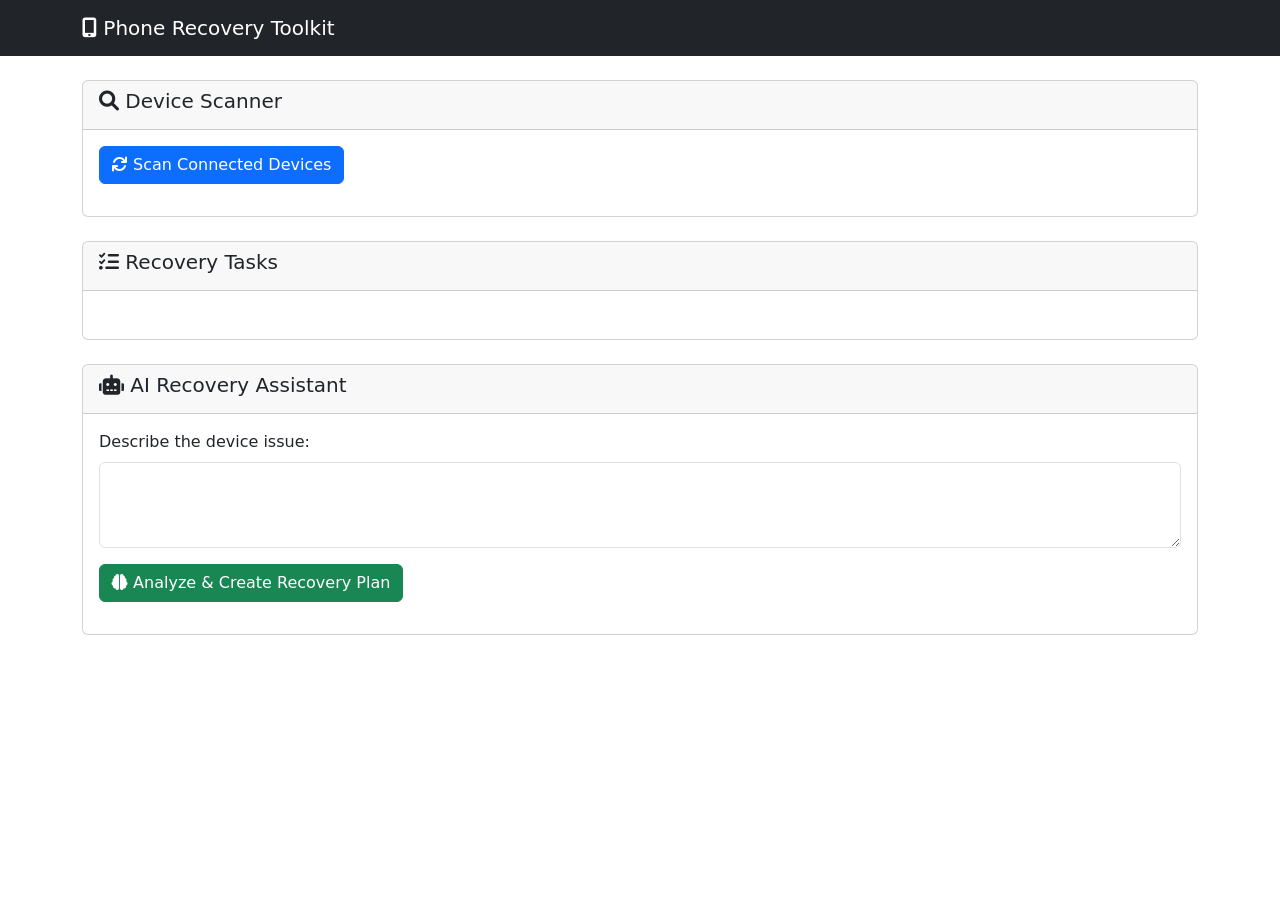
==== index.html @ bf8dd745 "Create index.html" ====
<!DOCTYPE html>
<html lang="en">
<head>
    <meta charset="UTF-8">
    <meta name="viewport" content="width=device-width, initial-scale=1.0">
    <title>Phone Recovery Toolkit</title>
    <link href="https://cdn.jsdelivr.net/npm/bootstrap@5.1.3/dist/css/bootstrap.min.css" rel="stylesheet">
    <link href="https://cdnjs.cloudflare.com/ajax/libs/font-awesome/6.0.0/css/all.min.css" rel="stylesheet">
    <style>
        .device-card { transition: transform 0.2s; }
        .device-card:hover { transform: translateY(-5px); }
        .progress { height: 10px; }
        .task-status { padding: 10px; border-radius: 5px; }
        .status-completed { background-color: #d4edda; }
        .status-running { background-color: #fff3cd; }
        .status-failed { background-color: #f8d7da; }
    </style>
</head>
<body>
    <nav class="navbar navbar-expand-lg navbar-dark bg-dark">
        <div class="container">
            <a class="navbar-brand" href="#">
                <i class="fas fa-mobile-alt"></i> Phone Recovery Toolkit
            </a>
        </div>
    </nav>

    <div class="container mt-4">
        <!-- Device Scanner -->
        <div class="row">
            <div class="col-12">
                <div class="card">
                    <div class="card-header">
                        <h5><i class="fas fa-search"></i> Device Scanner</h5>
                    </div>
                    <div class="card-body">
                        <button id="scanDevices" class="btn btn-primary">
                            <i class="fas fa-sync"></i> Scan Connected Devices
                        </button>
                        <div id="deviceList" class="mt-3"></div>
                    </div>
                </div>
            </div>
        </div>

        <!-- Recovery Tasks -->
        <div class="row mt-4">
            <div class="col-12">
                <div class="card">
                    <div class="card-header">
                        <h5><i class="fas fa-tasks"></i> Recovery Tasks</h5>
                    </div>
                    <div class="card-body">
                        <div id="taskProgress"></div>
                        <div id="activeTasks" class="mt-3"></div>
                    </div>
                </div>
            </div>
        </div>

        <!-- AI Assistant -->
        <div class="row mt-4">
            <div class="col-12">
                <div class="card">
                    <div class="card-header">
                        <h5><i class="fas fa-robot"></i> AI Recovery Assistant</h5>
                    </div>
                    <div class="card-body">
                        <div class="mb-3">
                            <label class="form-label">Describe the device issue:</label>
                            <textarea class="form-control" id="issueDescription" rows="3"></textarea>
                        </div>
                        <button id="analyzeIssue" class="btn btn-success">
                            <i class="fas fa-brain"></i> Analyze & Create Recovery Plan
                        </button>
                        <div id="aiAnalysis" class="mt-3"></div>
                    </div>
                </div>
            </div>
        </div>
    </div>

    <script src="https://cdn.jsdelivr.net/npm/bootstrap@5.1.3/dist/js/bootstrap.bundle.min.js"></script>
    <script src="js/app.js"></script>
</body>
</html>
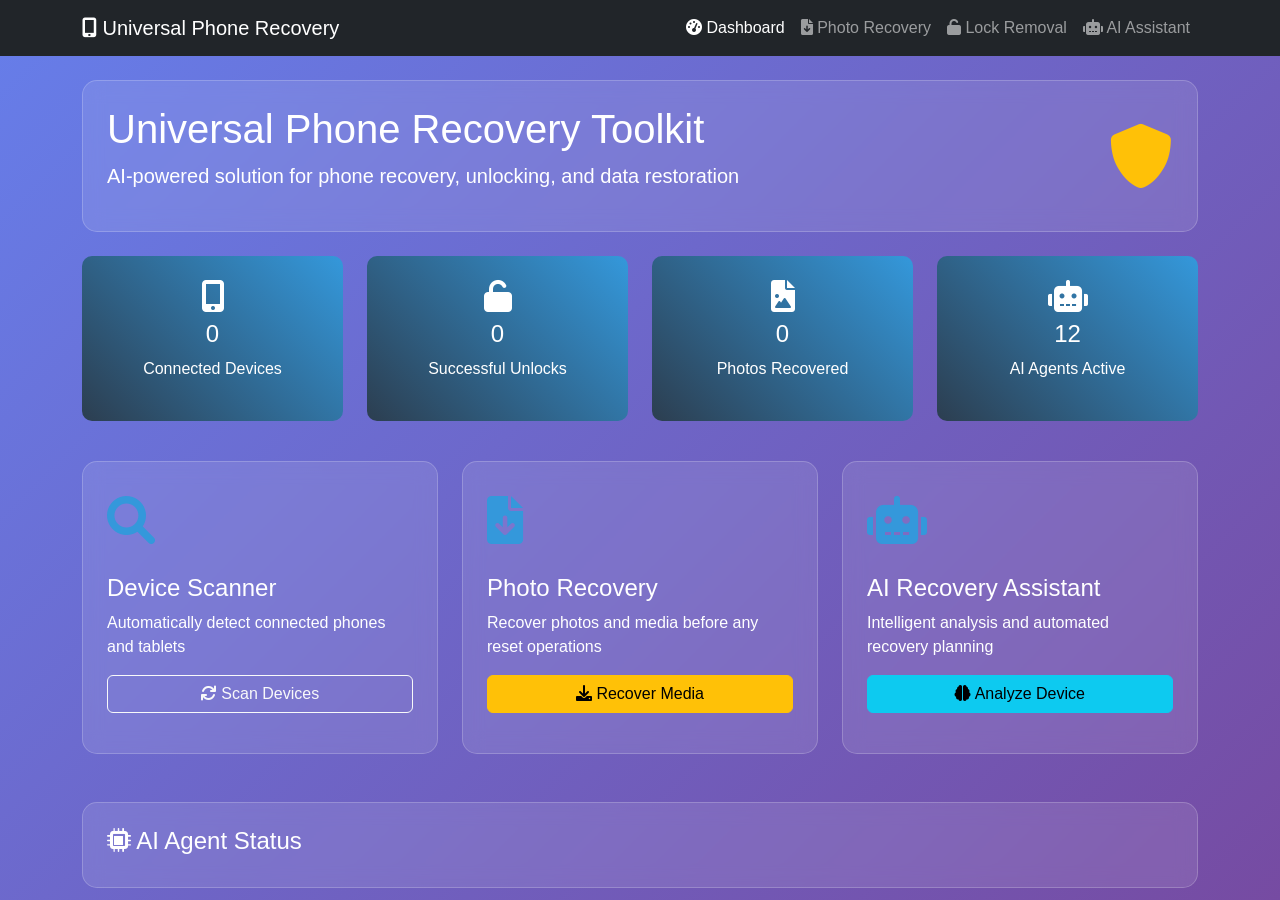
==== commit 27bd0638: "Create index.html" ====
--- a/index.html
+++ b/index.html
@@ -3,77 +3,443 @@
 <head>
     <meta charset="UTF-8">
     <meta name="viewport" content="width=device-width, initial-scale=1.0">
-    <title>Phone Recovery Toolkit</title>
+    <title>Universal Phone Recovery Toolkit</title>
     <link href="https://cdn.jsdelivr.net/npm/bootstrap@5.1.3/dist/css/bootstrap.min.css" rel="stylesheet">
     <link href="https://cdnjs.cloudflare.com/ajax/libs/font-awesome/6.0.0/css/all.min.css" rel="stylesheet">
     <style>
-        .device-card { transition: transform 0.2s; }
-        .device-card:hover { transform: translateY(-5px); }
-        .progress { height: 10px; }
-        .task-status { padding: 10px; border-radius: 5px; }
-        .status-completed { background-color: #d4edda; }
-        .status-running { background-color: #fff3cd; }
-        .status-failed { background-color: #f8d7da; }
+        :root {
+            --primary-color: #2c3e50;
+            --secondary-color: #3498db;
+            --accent-color: #e74c3c;
+            --success-color: #27ae60;
+            --warning-color: #f39c12;
+        }
+        
+        body {
+            background: linear-gradient(135deg, #667eea 0%, #764ba2 100%);
+            min-height: 100vh;
+            font-family: 'Segoe UI', Tahoma, Geneva, Verdana, sans-serif;
+        }
+        
+        .glass-card {
+            background: rgba(255, 255, 255, 0.1);
+            backdrop-filter: blur(10px);
+            border-radius: 15px;
+            border: 1px solid rgba(255, 255, 255, 0.2);
+            transition: transform 0.3s ease, box-shadow 0.3s ease;
+        }
+        
+        .glass-card:hover {
+            transform: translateY(-5px);
+            box-shadow: 0 15px 30px rgba(0, 0, 0, 0.3);
+        }
+        
+        .feature-icon {
+            font-size: 3rem;
+            color: var(--secondary-color);
+            margin-bottom: 1rem;
+        }
+        
+        .stats-card {
+            background: linear-gradient(45deg, var(--primary-color), var(--secondary-color));
+            color: white;
+            border-radius: 10px;
+            padding: 1.5rem;
+        }
+        
+        .progress-bar-custom {
+            background: linear-gradient(45deg, var(--success-color), var(--secondary-color));
+        }
+        
+        @media (max-width: 768px) {
+            .glass-card {
+                margin-bottom: 1rem;
+            }
+            
+            .feature-icon {
+                font-size: 2rem;
+            }
+        }
+        
+        .agent-status {
+            padding: 10px;
+            border-radius: 8px;
+            margin-bottom: 10px;
+            border-left: 4px solid var(--secondary-color);
+        }
+        
+        .status-online {
+            border-left-color: var(--success-color);
+            background: rgba(39, 174, 96, 0.1);
+        }
+        
+        .status-offline {
+            border-left-color: var(--accent-color);
+            background: rgba(231, 76, 60, 0.1);
+        }
+        
+        .recovery-animation {
+            animation: pulse 2s infinite;
+        }
+        
+        @keyframes pulse {
+            0% { transform: scale(1); }
+            50% { transform: scale(1.05); }
+            100% { transform: scale(1); }
+        }
     </style>
 </head>
 <body>
+    <!-- Navigation -->
     <nav class="navbar navbar-expand-lg navbar-dark bg-dark">
         <div class="container">
             <a class="navbar-brand" href="#">
-                <i class="fas fa-mobile-alt"></i> Phone Recovery Toolkit
+                <i class="fas fa-mobile-alt"></i> Universal Phone Recovery
             </a>
+            <button class="navbar-toggler" type="button" data-bs-toggle="collapse" data-bs-target="#navbarNav">
+                <span class="navbar-toggler-icon"></span>
+            </button>
+            <div class="collapse navbar-collapse" id="navbarNav">
+                <ul class="navbar-nav ms-auto">
+                    <li class="nav-item">
+                        <a class="nav-link active" href="#dashboard"><i class="fas fa-tachometer-alt"></i> Dashboard</a>
+                    </li>
+                    <li class="nav-item">
+                        <a class="nav-link" href="#recovery"><i class="fas fa-file-download"></i> Photo Recovery</a>
+                    </li>
+                    <li class="nav-item">
+                        <a class="nav-link" href="#unlock"><i class="fas fa-unlock"></i> Lock Removal</a>
+                    </li>
+                    <li class="nav-item">
+                        <a class="nav-link" href="#ai"><i class="fas fa-robot"></i> AI Assistant</a>
+                    </li>
+                </ul>
+            </div>
         </div>
     </nav>
 
-    <div class="container mt-4">
-        <!-- Device Scanner -->
+    <!-- Main Dashboard -->
+    <div class="container mt-4" id="dashboard">
+        <div class="row">
+            <!-- Welcome Card -->
+            <div class="col-12 mb-4">
+                <div class="glass-card text-white p-4">
+                    <div class="row align-items-center">
+                        <div class="col-md-8">
+                            <h1 class="display-6">Universal Phone Recovery Toolkit</h1>
+                            <p class="lead">AI-powered solution for phone recovery, unlocking, and data restoration</p>
+                        </div>
+                        <div class="col-md-4 text-end">
+                            <div class="recovery-animation">
+                                <i class="fas fa-shield-alt fa-4x text-warning"></i>
+                            </div>
+                        </div>
+                    </div>
+                </div>
+            </div>
+        </div>
+
+        <!-- Quick Stats -->
+        <div class="row mb-4">
+            <div class="col-md-3 col-sm-6 mb-3">
+                <div class="stats-card text-center">
+                    <i class="fas fa-mobile-alt fa-2x mb-2"></i>
+                    <h4 id="connectedDevices">0</h4>
+                    <p>Connected Devices</p>
+                </div>
+            </div>
+            <div class="col-md-3 col-sm-6 mb-3">
+                <div class="stats-card text-center">
+                    <i class="fas fa-unlock fa-2x mb-2"></i>
+                    <h4 id="successfulUnlocks">0</h4>
+                    <p>Successful Unlocks</p>
+                </div>
+            </div>
+            <div class="col-md-3 col-sm-6 mb-3">
+                <div class="stats-card text-center">
+                    <i class="fas fa-file-image fa-2x mb-2"></i>
+                    <h4 id="photosRecovered">0</h4>
+                    <p>Photos Recovered</p>
+                </div>
+            </div>
+            <div class="col-md-3 col-sm-6 mb-3">
+                <div class="stats-card text-center">
+                    <i class="fas fa-robot fa-2x mb-2"></i>
+                    <h4 id="aiAgents">12</h4>
+                    <p>AI Agents Active</p>
+                </div>
+            </div>
+        </div>
+
+        <!-- Main Features Grid -->
+        <div class="row">
+            <!-- Device Scanner -->
+            <div class="col-lg-4 col-md-6 mb-4">
+                <div class="glass-card text-white p-4 h-100">
+                    <div class="feature-icon">
+                        <i class="fas fa-search"></i>
+                    </div>
+                    <h4>Device Scanner</h4>
+                    <p>Automatically detect connected phones and tablets</p>
+                    <button class="btn btn-outline-light w-100" onclick="deviceManager.scanDevices()">
+                        <i class="fas fa-sync"></i> Scan Devices
+                    </button>
+                    <div id="deviceList" class="mt-3"></div>
+                </div>
+            </div>
+
+            <!-- Photo Recovery -->
+            <div class="col-lg-4 col-md-6 mb-4">
+                <div class="glass-card text-white p-4 h-100">
+                    <div class="feature-icon">
+                        <i class="fas fa-file-download"></i>
+                    </div>
+                    <h4>Photo Recovery</h4>
+                    <p>Recover photos and media before any reset operations</p>
+                    <button class="btn btn-warning w-100" onclick="photoRecovery.startRecovery()">
+                        <i class="fas fa-download"></i> Recover Media
+                    </button>
+                    <div id="recoveryProgress" class="mt-3"></div>
+                </div>
+            </div>
+
+            <!-- AI Assistant -->
+            <div class="col-lg-4 col-md-6 mb-4">
+                <div class="glass-card text-white p-4 h-100">
+                    <div class="feature-icon">
+                        <i class="fas fa-robot"></i>
+                    </div>
+                    <h4>AI Recovery Assistant</h4>
+                    <p>Intelligent analysis and automated recovery planning</p>
+                    <button class="btn btn-info w-100" onclick="aiAssistant.analyzeDevice()">
+                        <i class="fas fa-brain"></i> Analyze Device
+                    </button>
+                    <div id="aiAnalysis" class="mt-3"></div>
+                </div>
+            </div>
+        </div>
+
+        <!-- Agent Status -->
+        <div class="row mt-4">
+            <div class="col-12">
+                <div class="glass-card text-white p-4">
+                    <h4><i class="fas fa-microchip"></i> AI Agent Status</h4>
+                    <div class="row" id="agentStatus">
+                        <!-- Agent status will be loaded here -->
+                    </div>
+                </div>
+            </div>
+        </div>
+    </div>
+
+    <!-- Photo Recovery Section -->
+    <div class="container mt-5" id="recovery" style="display: none;">
         <div class="row">
             <div class="col-12">
-                <div class="card">
-                    <div class="card-header">
-                        <h5><i class="fas fa-search"></i> Device Scanner</h5>
-                    </div>
-                    <div class="card-body">
-                        <button id="scanDevices" class="btn btn-primary">
-                            <i class="fas fa-sync"></i> Scan Connected Devices
-                        </button>
-                        <div id="deviceList" class="mt-3"></div>
-                    </div>
-                </div>
-            </div>
-        </div>
-
-        <!-- Recovery Tasks -->
-        <div class="row mt-4">
+                <div class="glass-card text-white p-4">
+                    <h2><i class="fas fa-file-download"></i> Photo & Media Recovery</h2>
+                    <p class="lead">Recover your precious memories before performing any reset operations</p>
+                    
+                    <div class="row mt-4">
+                        <div class="col-md-6">
+                            <div class="card bg-dark text-white mb-4">
+                                <div class="card-header">
+                                    <h5><i class="fas fa-camera"></i> Recovery Options</h5>
+                                </div>
+                                <div class="card-body">
+                                    <div class="mb-3">
+                                        <label class="form-label">Recovery Intensity:</label>
+                                        <select class="form-select" id="recoveryIntensity">
+                                            <option value="quick">Quick Scan (Recent Files)</option>
+                                            <option value="deep" selected>Deep Scan (All Media)</option>
+                                            <option value="forensic">Forensic Recovery (Deleted Files)</option>
+                                        </select>
+                                    </div>
+                                    <div class="mb-3">
+                                        <label class="form-label">File Types to Recover:</label>
+                                        <div class="form-check">
+                                            <input class="form-check-input" type="checkbox" id="recoverPhotos" checked>
+                                            <label class="form-check-label" for="recoverPhotos">Photos & Images</label>
+                                        </div>
+                                        <div class="form-check">
+                                            <input class="form-check-input" type="checkbox" id="recoverVideos" checked>
+                                            <label class="form-check-label" for="recoverVideos">Videos</label>
+                                        </div>
+                                        <div class="form-check">
+                                            <input class="form-check-input" type="checkbox" id="recoverDocuments">
+                                            <label class="form-check-label" for="recoverDocuments">Documents</label>
+                                        </div>
+                                    </div>
+                                    <button class="btn btn-warning w-100" onclick="photoRecovery.startComprehensiveRecovery()">
+                                        <i class="fas fa-download"></i> Start Comprehensive Recovery
+                                    </button>
+                                </div>
+                            </div>
+                        </div>
+                        
+                        <div class="col-md-6">
+                            <div class="card bg-dark text-white">
+                                <div class="card-header">
+                                    <h5><i class="fas fa-chart-bar"></i> Recovery Statistics</h5>
+                                </div>
+                                <div class="card-body">
+                                    <div id="recoveryStats">
+                                        <p class="text-muted">No recovery performed yet</p>
+                                    </div>
+                                    <div class="progress mb-2" style="height: 20px;">
+                                        <div class="progress-bar progress-bar-custom" role="progressbar" style="width: 0%"></div>
+                                    </div>
+                                    <small class="text-muted" id="recoveryStatus">Ready to start recovery</small>
+                                </div>
+                            </div>
+                        </div>
+                    </div>
+                    
+                    <div class="row mt-4">
+                        <div class="col-12">
+                            <div class="card bg-dark text-white">
+                                <div class="card-header">
+                                    <h5><i class="fas fa-history"></i> Recovery History</h5>
+                                </div>
+                                <div class="card-body">
+                                    <div id="recoveryHistory"></div>
+                                </div>
+                            </div>
+                        </div>
+                    </div>
+                </div>
+            </div>
+        </div>
+    </div>
+
+    <!-- Lock Removal Section -->
+    <div class="container mt-5" id="unlock" style="display: none;">
+        <div class="row">
             <div class="col-12">
-                <div class="card">
-                    <div class="card-header">
-                        <h5><i class="fas fa-tasks"></i> Recovery Tasks</h5>
-                    </div>
-                    <div class="card-body">
-                        <div id="taskProgress"></div>
-                        <div id="activeTasks" class="mt-3"></div>
-                    </div>
-                </div>
-            </div>
-        </div>
-
-        <!-- AI Assistant -->
-        <div class="row mt-4">
+                <div class="glass-card text-white p-4">
+                    <h2><i class="fas fa-unlock"></i> Comprehensive Lock Removal</h2>
+                    <p class="lead">Remove all types of locks and security measures from your devices</p>
+                    
+                    <div class="row mt-4">
+                        <div class="col-md-6">
+                            <div class="card bg-dark text-white mb-4">
+                                <div class="card-header">
+                                    <h5><i class="fas fa-lock-open"></i> Available Unlock Methods</h5>
+                                </div>
+                                <div class="card-body">
+                                    <div class="mb-3">
+                                        <label class="form-label">Select Lock Types to Remove:</label>
+                                        <div class="form-check">
+                                            <input class="form-check-input" type="checkbox" id="frpCheck" checked>
+                                            <label class="form-check-label" for="frpCheck">FRP Lock (Google Account)</label>
+                                        </div>
+                                        <div class="form-check">
+                                            <input class="form-check-input" type="checkbox" id="kgCheck">
+                                            <label class="form-check-label" for="kgCheck">KG Lock (Samsung Knox)</label>
+                                        </div>
+                                        <div class="form-check">
+                                            <input class="form-check-input" type="checkbox" id="mdmCheck">
+                                            <label class="form-check-label" for="mdmCheck">MDM Lock (Enterprise)</label>
+                                        </div>
+                                        <div class="form-check">
+                                            <input class="form-check-input" type="checkbox" id="googleAccountCheck">
+                                            <label class="form-check-label" for="googleAccountCheck">Google Account</label>
+                                        </div>
+                                        <div class="form-check">
+                                            <input class="form-check-input" type="checkbox" id="payjoyCheck">
+                                            <label class="form-check-label" for="payjoyCheck">PayJoy Lock</label>
+                                        </div>
+                                        <div class="form-check">
+                                            <input class="form-check-input" type="checkbox" id="payatCheck">
+                                            <label class="form-check-label" for="payatCheck">Pay@ Lock</label>
+                                        </div>
+                                    </div>
+                                    <button class="btn btn-danger w-100" onclick="unlockManager.startComprehensiveUnlock()">
+                                        <i class="fas fa-bomb"></i> Remove Selected Locks
+                                    </button>
+                                </div>
+                            </div>
+                        </div>
+                        
+                        <div class="col-md-6">
+                            <div class="card bg-dark text-white">
+                                <div class="card-header">
+                                    <h5><i class="fas fa-tasks"></i> Unlock Progress</h5>
+                                </div>
+                                <div class="card-body">
+                                    <div id="unlockProgress">
+                                        <p class="text-muted">No unlock operation in progress</p>
+                                    </div>
+                                </div>
+                            </div>
+                        </div>
+                    </div>
+                </div>
+            </div>
+        </div>
+    </div>
+
+    <!-- AI Assistant Section -->
+    <div class="container mt-5" id="ai" style="display: none;">
+        <div class="row">
             <div class="col-12">
-                <div class="card">
-                    <div class="card-header">
-                        <h5><i class="fas fa-robot"></i> AI Recovery Assistant</h5>
-                    </div>
-                    <div class="card-body">
-                        <div class="mb-3">
-                            <label class="form-label">Describe the device issue:</label>
-                            <textarea class="form-control" id="issueDescription" rows="3"></textarea>
-                        </div>
-                        <button id="analyzeIssue" class="btn btn-success">
-                            <i class="fas fa-brain"></i> Analyze & Create Recovery Plan
-                        </button>
-                        <div id="aiAnalysis" class="mt-3"></div>
+                <div class="glass-card text-white p-4">
+                    <h2><i class="fas fa-robot"></i> AI Recovery Assistant</h2>
+                    <p class="lead">Intelligent analysis and automated recovery planning using advanced AI</p>
+                    
+                    <div class="row mt-4">
+                        <div class="col-md-6">
+                            <div class="card bg-dark text-white mb-4">
+                                <div class="card-header">
+                                    <h5><i class="fas fa-brain"></i> AI Analysis</h5>
+                                </div>
+                                <div class="card-body">
+                                    <div class="mb-3">
+                                        <label class="form-label">Describe Device Issue:</label>
+                                        <textarea class="form-control" id="issueDescription" rows="4" 
+                                                  placeholder="e.g., Phone stuck on Google account verification, forgot password, FRP lock..."></textarea>
+                                    </div>
+                                    <button class="btn btn-info w-100" onclick="aiAssistant.analyzeIssue()">
+                                        <i class="fas fa-analytics"></i> Analyze with AI
+                                    </button>
+                                    <div id="aiAnalysisResult" class="mt-3"></div>
+                                </div>
+                            </div>
+                        </div>
+                        
+                        <div class="col-md-6">
+                            <div class="card bg-dark text-white">
+                                <div class="card-header">
+                                    <h5><i class="fas fa-project-diagram"></i> AI Task Planning</h5>
+                                </div>
+                                <div class="card-body">
+                                    <div id="aiTaskPlan">
+                                        <p class="text-muted">AI-generated recovery plan will appear here</p>
+                                    </div>
+                                </div>
+                            </div>
+                        </div>
+                    </div>
+                    
+                    <div class="row mt-4">
+                        <div class="col-12">
+                            <div class="card bg-dark text-white">
+                                <div class="card-header">
+                                    <h5><i class="fas fa-key"></i> Credential Recovery Assistant</h5>
+                                </div>
+                                <div class="card-body">
+                                    <div class="mb-3">
+                                        <label class="form-label">What you remember about the account:</label>
+                                        <textarea class="form-control" id="accountClues" rows="3" 
+                                                  placeholder="e.g., parts of email, name, birth year, phone number, previous passwords..."></textarea>
+                                    </div>
+                                    <button class="btn btn-warning w-100" onclick="aiAssistant.recoverCredentials()">
+                                        <i class="fas fa-key"></i> Recover Account Credentials
+                                    </button>
+                                    <div id="credentialRecovery" class="mt-3"></div>
+                                </div>
+                            </div>
+                        </div>
                     </div>
                 </div>
             </div>
@@ -81,6 +447,10 @@
     </div>
 
     <script src="https://cdn.jsdelivr.net/npm/bootstrap@5.1.3/dist/js/bootstrap.bundle.min.js"></script>
-    <script src="js/app.js"></script>
+    <script src="js/main.js"></script>
+    <script src="js/device-manager.js"></script>
+    <script src="js/photo-recovery.js"></script>
+    <script src="js/unlock-manager.js"></script>
+    <script src="js/ai-assistant.js"></script>
 </body>
 </html>
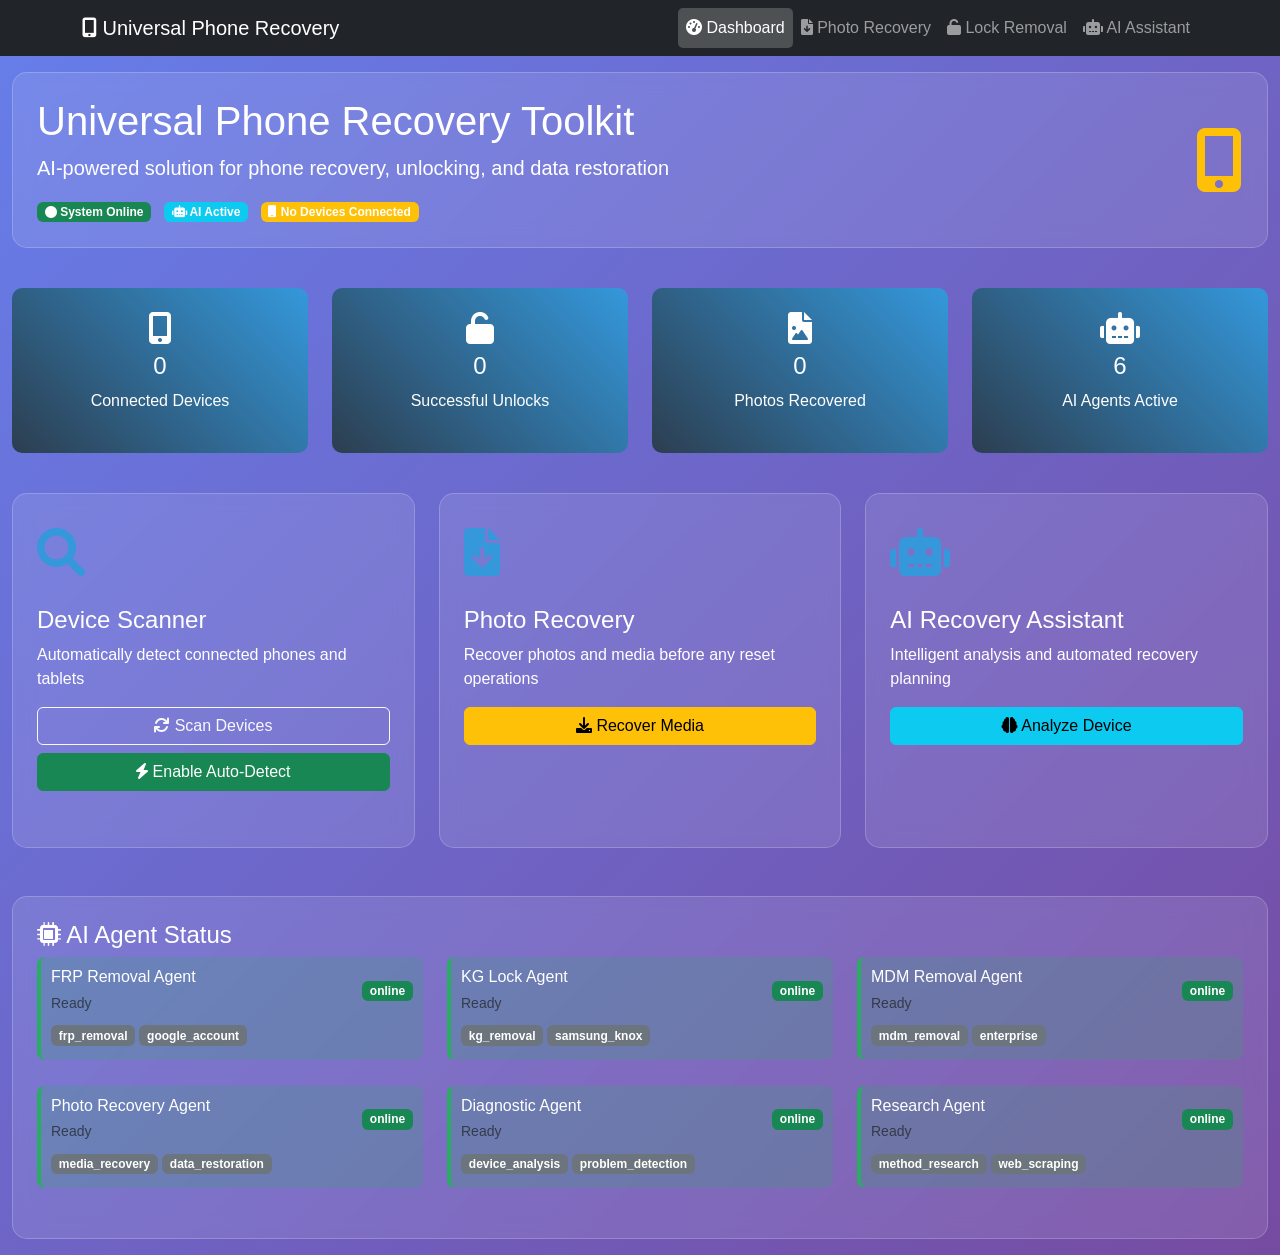
==== commit a4988ae8: "Create index.html" ====
--- a/index.html
+++ b/index.html
@@ -19,6 +19,8 @@
             background: linear-gradient(135deg, #667eea 0%, #764ba2 100%);
             min-height: 100vh;
             font-family: 'Segoe UI', Tahoma, Geneva, Verdana, sans-serif;
+            margin: 0;
+            padding: 0;
         }
         
         .glass-card {
@@ -27,6 +29,7 @@
             border-radius: 15px;
             border: 1px solid rgba(255, 255, 255, 0.2);
             transition: transform 0.3s ease, box-shadow 0.3s ease;
+            margin-bottom: 1rem;
         }
         
         .glass-card:hover {
@@ -45,20 +48,11 @@
             color: white;
             border-radius: 10px;
             padding: 1.5rem;
+            text-align: center;
         }
         
         .progress-bar-custom {
             background: linear-gradient(45deg, var(--success-color), var(--secondary-color));
-        }
-        
-        @media (max-width: 768px) {
-            .glass-card {
-                margin-bottom: 1rem;
-            }
-            
-            .feature-icon {
-                font-size: 2rem;
-            }
         }
         
         .agent-status {
@@ -66,26 +60,61 @@
             border-radius: 8px;
             margin-bottom: 10px;
             border-left: 4px solid var(--secondary-color);
+            background: rgba(255, 255, 255, 0.1);
         }
         
         .status-online {
             border-left-color: var(--success-color);
-            background: rgba(39, 174, 96, 0.1);
+            background: rgba(39, 174, 96, 0.2);
         }
         
         .status-offline {
             border-left-color: var(--accent-color);
-            background: rgba(231, 76, 60, 0.1);
-        }
-        
-        .recovery-animation {
+            background: rgba(231, 76, 60, 0.2);
+        }
+        
+        .device-connected {
             animation: pulse 2s infinite;
+            border: 2px solid var(--success-color);
         }
         
         @keyframes pulse {
             0% { transform: scale(1); }
-            50% { transform: scale(1.05); }
+            50% { transform: scale(1.02); }
             100% { transform: scale(1); }
+        }
+        
+        .section {
+            display: none;
+        }
+        
+        .section.active {
+            display: block;
+        }
+        
+        .nav-link.active {
+            background: rgba(255, 255, 255, 0.2) !important;
+            border-radius: 5px;
+        }
+        
+        /* Mobile Responsive */
+        @media (max-width: 768px) {
+            .glass-card {
+                margin-bottom: 1rem;
+            }
+            
+            .feature-icon {
+                font-size: 2rem;
+            }
+            
+            .stats-card {
+                padding: 1rem;
+                margin-bottom: 0.5rem;
+            }
+            
+            .container {
+                padding: 0 10px;
+            }
         }
     </style>
 </head>
@@ -102,36 +131,147 @@
             <div class="collapse navbar-collapse" id="navbarNav">
                 <ul class="navbar-nav ms-auto">
                     <li class="nav-item">
-                        <a class="nav-link active" href="#dashboard"><i class="fas fa-tachometer-alt"></i> Dashboard</a>
+                        <a class="nav-link active" href="#" data-section="dashboard"><i class="fas fa-tachometer-alt"></i> Dashboard</a>
                     </li>
                     <li class="nav-item">
-                        <a class="nav-link" href="#recovery"><i class="fas fa-file-download"></i> Photo Recovery</a>
+                        <a class="nav-link" href="#" data-section="recovery"><i class="fas fa-file-download"></i> Photo Recovery</a>
                     </li>
                     <li class="nav-item">
-                        <a class="nav-link" href="#unlock"><i class="fas fa-unlock"></i> Lock Removal</a>
+                        <a class="nav-link" href="#" data-section="unlock"><i class="fas fa-unlock"></i> Lock Removal</a>
                     </li>
                     <li class="nav-item">
-                        <a class="nav-link" href="#ai"><i class="fas fa-robot"></i> AI Assistant</a>
+                        <a class="nav-link" href="#" data-section="ai"><i class="fas fa-robot"></i> AI Assistant</a>
                     </li>
                 </ul>
             </div>
         </div>
     </nav>
 
-    <!-- Main Dashboard -->
-    <div class="container mt-4" id="dashboard">
-        <div class="row">
-            <!-- Welcome Card -->
-            <div class="col-12 mb-4">
-                <div class="glass-card text-white p-4">
-                    <div class="row align-items-center">
-                        <div class="col-md-8">
-                            <h1 class="display-6">Universal Phone Recovery Toolkit</h1>
-                            <p class="lead">AI-powered solution for phone recovery, unlocking, and data restoration</p>
-                        </div>
-                        <div class="col-md-4 text-end">
-                            <div class="recovery-animation">
-                                <i class="fas fa-shield-alt fa-4x text-warning"></i>
+    <!-- Main Container -->
+    <div class="container-fluid mt-3">
+        <!-- Dashboard Section -->
+        <div id="dashboard" class="section active">
+            <div class="row">
+                <!-- Welcome Card -->
+                <div class="col-12 mb-4">
+                    <div class="glass-card text-white p-4">
+                        <div class="row align-items-center">
+                            <div class="col-md-8">
+                                <h1 class="display-6">Universal Phone Recovery Toolkit</h1>
+                                <p class="lead">AI-powered solution for phone recovery, unlocking, and data restoration</p>
+                                <div class="mt-3">
+                                    <span class="badge bg-success me-2"><i class="fas fa-circle"></i> System Online</span>
+                                    <span class="badge bg-info me-2"><i class="fas fa-robot"></i> AI Active</span>
+                                    <span class="badge bg-warning" id="deviceStatus"><i class="fas fa-mobile"></i> No Devices Connected</span>
+                                </div>
+                            </div>
+                            <div class="col-md-4 text-end">
+                                <div class="device-connected" style="display: none;">
+                                    <i class="fas fa-mobile-alt fa-4x text-success"></i>
+                                </div>
+                                <div class="device-disconnected">
+                                    <i class="fas fa-mobile-alt fa-4x text-warning"></i>
+                                </div>
+                            </div>
+                        </div>
+                    </div>
+                </div>
+            </div>
+
+            <!-- Quick Stats -->
+            <div class="row mb-4">
+                <div class="col-md-3 col-sm-6 mb-3">
+                    <div class="stats-card">
+                        <i class="fas fa-mobile-alt fa-2x mb-2"></i>
+                        <h4 id="connectedDevices">0</h4>
+                        <p>Connected Devices</p>
+                    </div>
+                </div>
+                <div class="col-md-3 col-sm-6 mb-3">
+                    <div class="stats-card">
+                        <i class="fas fa-unlock fa-2x mb-2"></i>
+                        <h4 id="successfulUnlocks">0</h4>
+                        <p>Successful Unlocks</p>
+                    </div>
+                </div>
+                <div class="col-md-3 col-sm-6 mb-3">
+                    <div class="stats-card">
+                        <i class="fas fa-file-image fa-2x mb-2"></i>
+                        <h4 id="photosRecovered">0</h4>
+                        <p>Photos Recovered</p>
+                    </div>
+                </div>
+                <div class="col-md-3 col-sm-6 mb-3">
+                    <div class="stats-card">
+                        <i class="fas fa-robot fa-2x mb-2"></i>
+                        <h4 id="aiAgents">12</h4>
+                        <p>AI Agents Active</p>
+                    </div>
+                </div>
+            </div>
+
+            <!-- Main Features Grid -->
+            <div class="row">
+                <!-- Device Scanner -->
+                <div class="col-lg-4 col-md-6 mb-4">
+                    <div class="glass-card text-white p-4 h-100">
+                        <div class="feature-icon">
+                            <i class="fas fa-search"></i>
+                        </div>
+                        <h4>Device Scanner</h4>
+                        <p>Automatically detect connected phones and tablets</p>
+                        <button class="btn btn-outline-light w-100 mb-2" onclick="deviceManager.scanDevices()">
+                            <i class="fas fa-sync"></i> Scan Devices
+                        </button>
+                        <button class="btn btn-success w-100" onclick="deviceManager.startAutoDetection()">
+                            <i class="fas fa-bolt"></i> Enable Auto-Detect
+                        </button>
+                        <div id="deviceList" class="mt-3"></div>
+                    </div>
+                </div>
+
+                <!-- Photo Recovery -->
+                <div class="col-lg-4 col-md-6 mb-4">
+                    <div class="glass-card text-white p-4 h-100">
+                        <div class="feature-icon">
+                            <i class="fas fa-file-download"></i>
+                        </div>
+                        <h4>Photo Recovery</h4>
+                        <p>Recover photos and media before any reset operations</p>
+                        <button class="btn btn-warning w-100" onclick="photoRecovery.startRecovery()">
+                            <i class="fas fa-download"></i> Recover Media
+                        </button>
+                        <div id="recoveryProgress" class="mt-3"></div>
+                    </div>
+                </div>
+
+                <!-- AI Assistant -->
+                <div class="col-lg-4 col-md-6 mb-4">
+                    <div class="glass-card text-white p-4 h-100">
+                        <div class="feature-icon">
+                            <i class="fas fa-robot"></i>
+                        </div>
+                        <h4>AI Recovery Assistant</h4>
+                        <p>Intelligent analysis and automated recovery planning</p>
+                        <button class="btn btn-info w-100" onclick="aiAssistant.analyzeDevice()">
+                            <i class="fas fa-brain"></i> Analyze Device
+                        </button>
+                        <div id="aiAnalysis" class="mt-3"></div>
+                    </div>
+                </div>
+            </div>
+
+            <!-- Agent Status -->
+            <div class="row mt-4">
+                <div class="col-12">
+                    <div class="glass-card text-white p-4">
+                        <h4><i class="fas fa-microchip"></i> AI Agent Status</h4>
+                        <div class="row" id="agentStatus">
+                            <div class="col-12 text-center">
+                                <div class="spinner-border text-primary" role="status">
+                                    <span class="visually-hidden">Loading agents...</span>
+                                </div>
+                                <p class="mt-2">Loading AI agents...</p>
                             </div>
                         </div>
                     </div>
@@ -139,315 +279,477 @@
             </div>
         </div>
 
-        <!-- Quick Stats -->
-        <div class="row mb-4">
-            <div class="col-md-3 col-sm-6 mb-3">
-                <div class="stats-card text-center">
-                    <i class="fas fa-mobile-alt fa-2x mb-2"></i>
-                    <h4 id="connectedDevices">0</h4>
-                    <p>Connected Devices</p>
-                </div>
-            </div>
-            <div class="col-md-3 col-sm-6 mb-3">
-                <div class="stats-card text-center">
-                    <i class="fas fa-unlock fa-2x mb-2"></i>
-                    <h4 id="successfulUnlocks">0</h4>
-                    <p>Successful Unlocks</p>
-                </div>
-            </div>
-            <div class="col-md-3 col-sm-6 mb-3">
-                <div class="stats-card text-center">
-                    <i class="fas fa-file-image fa-2x mb-2"></i>
-                    <h4 id="photosRecovered">0</h4>
-                    <p>Photos Recovered</p>
-                </div>
-            </div>
-            <div class="col-md-3 col-sm-6 mb-3">
-                <div class="stats-card text-center">
-                    <i class="fas fa-robot fa-2x mb-2"></i>
-                    <h4 id="aiAgents">12</h4>
-                    <p>AI Agents Active</p>
+        <!-- Photo Recovery Section -->
+        <div id="recovery" class="section">
+            <div class="row">
+                <div class="col-12">
+                    <div class="glass-card text-white p-4">
+                        <h2><i class="fas fa-file-download"></i> Photo & Media Recovery</h2>
+                        <p class="lead">Recover your precious memories before performing any reset operations</p>
+                        
+                        <div class="row mt-4">
+                            <div class="col-md-6">
+                                <div class="card bg-dark text-white mb-4">
+                                    <div class="card-header">
+                                        <h5><i class="fas fa-camera"></i> Recovery Options</h5>
+                                    </div>
+                                    <div class="card-body">
+                                        <div class="mb-3">
+                                            <label class="form-label">Recovery Intensity:</label>
+                                            <select class="form-select" id="recoveryIntensity">
+                                                <option value="quick">Quick Scan (Recent Files)</option>
+                                                <option value="deep" selected>Deep Scan (All Media)</option>
+                                                <option value="forensic">Forensic Recovery (Deleted Files)</option>
+                                            </select>
+                                        </div>
+                                        <div class="mb-3">
+                                            <label class="form-label">File Types to Recover:</label>
+                                            <div class="form-check">
+                                                <input class="form-check-input" type="checkbox" id="recoverPhotos" checked>
+                                                <label class="form-check-label" for="recoverPhotos">Photos & Images</label>
+                                            </div>
+                                            <div class="form-check">
+                                                <input class="form-check-input" type="checkbox" id="recoverVideos" checked>
+                                                <label class="form-check-label" for="recoverVideos">Videos</label>
+                                            </div>
+                                            <div class="form-check">
+                                                <input class="form-check-input" type="checkbox" id="recoverDocuments">
+                                                <label class="form-check-label" for="recoverDocuments">Documents</label>
+                                            </div>
+                                        </div>
+                                        <button class="btn btn-warning w-100" onclick="photoRecovery.startComprehensiveRecovery()">
+                                            <i class="fas fa-download"></i> Start Comprehensive Recovery
+                                        </button>
+                                    </div>
+                                </div>
+                            </div>
+                            
+                            <div class="col-md-6">
+                                <div class="card bg-dark text-white">
+                                    <div class="card-header">
+                                        <h5><i class="fas fa-chart-bar"></i> Recovery Statistics</h5>
+                                    </div>
+                                    <div class="card-body">
+                                        <div id="recoveryStats">
+                                            <p class="text-muted">No recovery performed yet</p>
+                                        </div>
+                                        <div class="progress mb-2" style="height: 20px;">
+                                            <div class="progress-bar progress-bar-custom" role="progressbar" style="width: 0%"></div>
+                                        </div>
+                                        <small class="text-muted" id="recoveryStatus">Ready to start recovery</small>
+                                    </div>
+                                </div>
+                            </div>
+                        </div>
+                        
+                        <div class="row mt-4">
+                            <div class="col-12">
+                                <div class="card bg-dark text-white">
+                                    <div class="card-header">
+                                        <h5><i class="fas fa-history"></i> Recovery History</h5>
+                                    </div>
+                                    <div class="card-body">
+                                        <div id="recoveryHistory"></div>
+                                    </div>
+                                </div>
+                            </div>
+                        </div>
+                    </div>
                 </div>
             </div>
         </div>
 
-        <!-- Main Features Grid -->
-        <div class="row">
-            <!-- Device Scanner -->
-            <div class="col-lg-4 col-md-6 mb-4">
-                <div class="glass-card text-white p-4 h-100">
-                    <div class="feature-icon">
-                        <i class="fas fa-search"></i>
-                    </div>
-                    <h4>Device Scanner</h4>
-                    <p>Automatically detect connected phones and tablets</p>
-                    <button class="btn btn-outline-light w-100" onclick="deviceManager.scanDevices()">
-                        <i class="fas fa-sync"></i> Scan Devices
-                    </button>
-                    <div id="deviceList" class="mt-3"></div>
-                </div>
-            </div>
-
-            <!-- Photo Recovery -->
-            <div class="col-lg-4 col-md-6 mb-4">
-                <div class="glass-card text-white p-4 h-100">
-                    <div class="feature-icon">
-                        <i class="fas fa-file-download"></i>
-                    </div>
-                    <h4>Photo Recovery</h4>
-                    <p>Recover photos and media before any reset operations</p>
-                    <button class="btn btn-warning w-100" onclick="photoRecovery.startRecovery()">
-                        <i class="fas fa-download"></i> Recover Media
-                    </button>
-                    <div id="recoveryProgress" class="mt-3"></div>
-                </div>
-            </div>
-
-            <!-- AI Assistant -->
-            <div class="col-lg-4 col-md-6 mb-4">
-                <div class="glass-card text-white p-4 h-100">
-                    <div class="feature-icon">
-                        <i class="fas fa-robot"></i>
-                    </div>
-                    <h4>AI Recovery Assistant</h4>
-                    <p>Intelligent analysis and automated recovery planning</p>
-                    <button class="btn btn-info w-100" onclick="aiAssistant.analyzeDevice()">
-                        <i class="fas fa-brain"></i> Analyze Device
-                    </button>
-                    <div id="aiAnalysis" class="mt-3"></div>
+        <!-- Lock Removal Section -->
+        <div id="unlock" class="section">
+            <div class="row">
+                <div class="col-12">
+                    <div class="glass-card text-white p-4">
+                        <h2><i class="fas fa-unlock"></i> Comprehensive Lock Removal</h2>
+                        <p class="lead">Remove all types of locks and security measures from your devices</p>
+                        
+                        <div class="row mt-4">
+                            <div class="col-md-6">
+                                <div class="card bg-dark text-white mb-4">
+                                    <div class="card-header">
+                                        <h5><i class="fas fa-lock-open"></i> Available Unlock Methods</h5>
+                                    </div>
+                                    <div class="card-body">
+                                        <div class="mb-3">
+                                            <label class="form-label">Select Lock Types to Remove:</label>
+                                            <div class="form-check">
+                                                <input class="form-check-input" type="checkbox" id="frpCheck" checked>
+                                                <label class="form-check-label" for="frpCheck">FRP Lock (Google Account)</label>
+                                            </div>
+                                            <div class="form-check">
+                                                <input class="form-check-input" type="checkbox" id="kgCheck">
+                                                <label class="form-check-label" for="kgCheck">KG Lock (Samsung Knox)</label>
+                                            </div>
+                                            <div class="form-check">
+                                                <input class="form-check-input" type="checkbox" id="mdmCheck">
+                                                <label class="form-check-label" for="mdmCheck">MDM Lock (Enterprise)</label>
+                                            </div>
+                                            <div class="form-check">
+                                                <input class="form-check-input" type="checkbox" id="googleAccountCheck">
+                                                <label class="form-check-label" for="googleAccountCheck">Google Account</label>
+                                            </div>
+                                            <div class="form-check">
+                                                <input class="form-check-input" type="checkbox" id="payjoyCheck">
+                                                <label class="form-check-label" for="payjoyCheck">PayJoy Lock</label>
+                                            </div>
+                                            <div class="form-check">
+                                                <input class="form-check-input" type="checkbox" id="payatCheck">
+                                                <label class="form-check-label" for="payatCheck">Pay@ Lock</label>
+                                            </div>
+                                        </div>
+                                        <button class="btn btn-danger w-100" onclick="unlockManager.startComprehensiveUnlock()">
+                                            <i class="fas fa-bomb"></i> Remove Selected Locks
+                                        </button>
+                                    </div>
+                                </div>
+                            </div>
+                            
+                            <div class="col-md-6">
+                                <div class="card bg-dark text-white">
+                                    <div class="card-header">
+                                        <h5><i class="fas fa-tasks"></i> Unlock Progress</h5>
+                                    </div>
+                                    <div class="card-body">
+                                        <div id="unlockProgress">
+                                            <p class="text-muted">No unlock operation in progress</p>
+                                        </div>
+                                    </div>
+                                </div>
+                            </div>
+                        </div>
+                    </div>
                 </div>
             </div>
         </div>
 
-        <!-- Agent Status -->
-        <div class="row mt-4">
-            <div class="col-12">
-                <div class="glass-card text-white p-4">
-                    <h4><i class="fas fa-microchip"></i> AI Agent Status</h4>
-                    <div class="row" id="agentStatus">
-                        <!-- Agent status will be loaded here -->
+        <!-- AI Assistant Section -->
+        <div id="ai" class="section">
+            <div class="row">
+                <div class="col-12">
+                    <div class="glass-card text-white p-4">
+                        <h2><i class="fas fa-robot"></i> AI Recovery Assistant</h2>
+                        <p class="lead">Intelligent analysis and automated recovery planning using advanced AI</p>
+                        
+                        <div class="row mt-4">
+                            <div class="col-md-6">
+                                <div class="card bg-dark text-white mb-4">
+                                    <div class="card-header">
+                                        <h5><i class="fas fa-brain"></i> AI Analysis</h5>
+                                    </div>
+                                    <div class="card-body">
+                                        <div class="mb-3">
+                                            <label class="form-label">Describe Device Issue:</label>
+                                            <textarea class="form-control" id="issueDescription" rows="4" 
+                                                      placeholder="e.g., Phone stuck on Google account verification, forgot password, FRP lock..."></textarea>
+                                        </div>
+                                        <button class="btn btn-info w-100" onclick="aiAssistant.analyzeIssue()">
+                                            <i class="fas fa-analytics"></i> Analyze with AI
+                                        </button>
+                                        <div id="aiAnalysisResult" class="mt-3"></div>
+                                    </div>
+                                </div>
+                            </div>
+                            
+                            <div class="col-md-6">
+                                <div class="card bg-dark text-white">
+                                    <div class="card-header">
+                                        <h5><i class="fas fa-project-diagram"></i> AI Task Planning</h5>
+                                    </div>
+                                    <div class="card-body">
+                                        <div id="aiTaskPlan">
+                                            <p class="text-muted">AI-generated recovery plan will appear here</p>
+                                        </div>
+                                    </div>
+                                </div>
+                            </div>
+                        </div>
+                        
+                        <div class="row mt-4">
+                            <div class="col-12">
+                                <div class="card bg-dark text-white">
+                                    <div class="card-header">
+                                        <h5><i class="fas fa-key"></i> Credential Recovery Assistant</h5>
+                                    </div>
+                                    <div class="card-body">
+                                        <div class="mb-3">
+                                            <label class="form-label">What you remember about the account:</label>
+                                            <textarea class="form-control" id="accountClues" rows="3" 
+                                                      placeholder="e.g., parts of email, name, birth year, phone number, previous passwords..."></textarea>
+                                        </div>
+                                        <button class="btn btn-warning w-100" onclick="aiAssistant.recoverCredentials()">
+                                            <i class="fas fa-key"></i> Recover Account Credentials
+                                        </button>
+                                        <div id="credentialRecovery" class="mt-3"></div>
+                                    </div>
+                                </div>
+                            </div>
+                        </div>
                     </div>
                 </div>
             </div>
         </div>
     </div>
 
-    <!-- Photo Recovery Section -->
-    <div class="container mt-5" id="recovery" style="display: none;">
-        <div class="row">
-            <div class="col-12">
-                <div class="glass-card text-white p-4">
-                    <h2><i class="fas fa-file-download"></i> Photo & Media Recovery</h2>
-                    <p class="lead">Recover your precious memories before performing any reset operations</p>
+    <script src="https://cdn.jsdelivr.net/npm/bootstrap@5.1.3/dist/js/bootstrap.bundle.min.js"></script>
+    <script>
+        // Initialize global application
+        const App = {
+            currentDevice: null,
+            connectedDevices: [],
+            isAutoDetection: false,
+            
+            init: function() {
+                this.setupNavigation();
+                this.loadAgentStatus();
+                this.startWebSocket();
+                this.updateStats();
+                
+                // Initialize managers
+                if (typeof deviceManager !== 'undefined') deviceManager.init();
+                if (typeof photoRecovery !== 'undefined') photoRecovery.init();
+                if (typeof unlockManager !== 'undefined') unlockManager.init();
+                if (typeof aiAssistant !== 'undefined') aiAssistant.init();
+                
+                console.log('Universal Phone Recovery Toolkit initialized');
+            },
+            
+            setupNavigation: function() {
+                const navLinks = document.querySelectorAll('.nav-link[data-section]');
+                navLinks.forEach(link => {
+                    link.addEventListener('click', (e) => {
+                        e.preventDefault();
+                        const sectionId = link.getAttribute('data-section');
+                        this.showSection(sectionId);
+                        
+                        // Update active nav link
+                        navLinks.forEach(nl => nl.classList.remove('active'));
+                        link.classList.add('active');
+                    });
+                });
+            },
+            
+            showSection: function(sectionId) {
+                // Hide all sections
+                document.querySelectorAll('.section').forEach(section => {
+                    section.classList.remove('active');
+                });
+                
+                // Show target section
+                const targetSection = document.getElementById(sectionId);
+                if (targetSection) {
+                    targetSection.classList.add('active');
+                }
+            },
+            
+            loadAgentStatus: function() {
+                fetch('/api/ai/agent-status')
+                    .then(response => response.json())
+                    .then(agents => {
+                        this.displayAgentStatus(agents);
+                    })
+                    .catch(error => {
+                        console.error('Failed to load agent status:', error);
+                        this.displayAgentStatus(this.getDefaultAgents());
+                    });
+            },
+            
+            getDefaultAgents: function() {
+                return {
+                    "frp_agent": { name: "FRP Removal Agent", status: "online", capabilities: ["frp_removal", "google_account"] },
+                    "kg_agent": { name: "KG Lock Agent", status: "online", capabilities: ["kg_removal", "samsung_knox"] },
+                    "mdm_agent": { name: "MDM Removal Agent", status: "online", capabilities: ["mdm_removal", "enterprise"] },
+                    "photo_agent": { name: "Photo Recovery Agent", status: "online", capabilities: ["media_recovery", "data_restoration"] },
+                    "diagnostic_agent": { name: "Diagnostic Agent", status: "online", capabilities: ["device_analysis", "problem_detection"] },
+                    "research_agent": { name: "Research Agent", status: "online", capabilities: ["method_research", "web_scraping"] }
+                };
+            },
+            
+            displayAgentStatus: function(agents) {
+                const statusContainer = document.getElementById('agentStatus');
+                let html = '';
+                
+                for (const [agentId, agent] of Object.entries(agents)) {
+                    const statusClass = agent.status === 'online' ? 'status-online' : 'status-offline';
+                    const statusBadge = agent.status === 'online' ? 'bg-success' : 'bg-danger';
                     
-                    <div class="row mt-4">
-                        <div class="col-md-6">
-                            <div class="card bg-dark text-white mb-4">
-                                <div class="card-header">
-                                    <h5><i class="fas fa-camera"></i> Recovery Options</h5>
-                                </div>
-                                <div class="card-body">
-                                    <div class="mb-3">
-                                        <label class="form-label">Recovery Intensity:</label>
-                                        <select class="form-select" id="recoveryIntensity">
-                                            <option value="quick">Quick Scan (Recent Files)</option>
-                                            <option value="deep" selected>Deep Scan (All Media)</option>
-                                            <option value="forensic">Forensic Recovery (Deleted Files)</option>
-                                        </select>
-                                    </div>
-                                    <div class="mb-3">
-                                        <label class="form-label">File Types to Recover:</label>
-                                        <div class="form-check">
-                                            <input class="form-check-input" type="checkbox" id="recoverPhotos" checked>
-                                            <label class="form-check-label" for="recoverPhotos">Photos & Images</label>
-                                        </div>
-                                        <div class="form-check">
-                                            <input class="form-check-input" type="checkbox" id="recoverVideos" checked>
-                                            <label class="form-check-label" for="recoverVideos">Videos</label>
-                                        </div>
-                                        <div class="form-check">
-                                            <input class="form-check-input" type="checkbox" id="recoverDocuments">
-                                            <label class="form-check-label" for="recoverDocuments">Documents</label>
-                                        </div>
-                                    </div>
-                                    <button class="btn btn-warning w-100" onclick="photoRecovery.startComprehensiveRecovery()">
-                                        <i class="fas fa-download"></i> Start Comprehensive Recovery
-                                    </button>
-                                </div>
-                            </div>
-                        </div>
-                        
-                        <div class="col-md-6">
-                            <div class="card bg-dark text-white">
-                                <div class="card-header">
-                                    <h5><i class="fas fa-chart-bar"></i> Recovery Statistics</h5>
-                                </div>
-                                <div class="card-body">
-                                    <div id="recoveryStats">
-                                        <p class="text-muted">No recovery performed yet</p>
-                                    </div>
-                                    <div class="progress mb-2" style="height: 20px;">
-                                        <div class="progress-bar progress-bar-custom" role="progressbar" style="width: 0%"></div>
-                                    </div>
-                                    <small class="text-muted" id="recoveryStatus">Ready to start recovery</small>
-                                </div>
-                            </div>
-                        </div>
-                    </div>
-                    
-                    <div class="row mt-4">
-                        <div class="col-12">
-                            <div class="card bg-dark text-white">
-                                <div class="card-header">
-                                    <h5><i class="fas fa-history"></i> Recovery History</h5>
-                                </div>
-                                <div class="card-body">
-                                    <div id="recoveryHistory"></div>
-                                </div>
-                            </div>
-                        </div>
-                    </div>
-                </div>
-            </div>
-        </div>
-    </div>
-
-    <!-- Lock Removal Section -->
-    <div class="container mt-5" id="unlock" style="display: none;">
-        <div class="row">
-            <div class="col-12">
-                <div class="glass-card text-white p-4">
-                    <h2><i class="fas fa-unlock"></i> Comprehensive Lock Removal</h2>
-                    <p class="lead">Remove all types of locks and security measures from your devices</p>
-                    
-                    <div class="row mt-4">
-                        <div class="col-md-6">
-                            <div class="card bg-dark text-white mb-4">
-                                <div class="card-header">
-                                    <h5><i class="fas fa-lock-open"></i> Available Unlock Methods</h5>
-                                </div>
-                                <div class="card-body">
-                                    <div class="mb-3">
-                                        <label class="form-label">Select Lock Types to Remove:</label>
-                                        <div class="form-check">
-                                            <input class="form-check-input" type="checkbox" id="frpCheck" checked>
-                                            <label class="form-check-label" for="frpCheck">FRP Lock (Google Account)</label>
-                                        </div>
-                                        <div class="form-check">
-                                            <input class="form-check-input" type="checkbox" id="kgCheck">
-                                            <label class="form-check-label" for="kgCheck">KG Lock (Samsung Knox)</label>
-                                        </div>
-                                        <div class="form-check">
-                                            <input class="form-check-input" type="checkbox" id="mdmCheck">
-                                            <label class="form-check-label" for="mdmCheck">MDM Lock (Enterprise)</label>
-                                        </div>
-                                        <div class="form-check">
-                                            <input class="form-check-input" type="checkbox" id="googleAccountCheck">
-                                            <label class="form-check-label" for="googleAccountCheck">Google Account</label>
-                                        </div>
-                                        <div class="form-check">
-                                            <input class="form-check-input" type="checkbox" id="payjoyCheck">
-                                            <label class="form-check-label" for="payjoyCheck">PayJoy Lock</label>
-                                        </div>
-                                        <div class="form-check">
-                                            <input class="form-check-input" type="checkbox" id="payatCheck">
-                                            <label class="form-check-label" for="payatCheck">Pay@ Lock</label>
-                                        </div>
-                                    </div>
-                                    <button class="btn btn-danger w-100" onclick="unlockManager.startComprehensiveUnlock()">
-                                        <i class="fas fa-bomb"></i> Remove Selected Locks
-                                    </button>
-                                </div>
-                            </div>
-                        </div>
-                        
-                        <div class="col-md-6">
-                            <div class="card bg-dark text-white">
-                                <div class="card-header">
-                                    <h5><i class="fas fa-tasks"></i> Unlock Progress</h5>
-                                </div>
-                                <div class="card-body">
-                                    <div id="unlockProgress">
-                                        <p class="text-muted">No unlock operation in progress</p>
-                                    </div>
-                                </div>
-                            </div>
-                        </div>
-                    </div>
-                </div>
-            </div>
-        </div>
-    </div>
-
-    <!-- AI Assistant Section -->
-    <div class="container mt-5" id="ai" style="display: none;">
-        <div class="row">
-            <div class="col-12">
-                <div class="glass-card text-white p-4">
-                    <h2><i class="fas fa-robot"></i> AI Recovery Assistant</h2>
-                    <p class="lead">Intelligent analysis and automated recovery planning using advanced AI</p>
-                    
-                    <div class="row mt-4">
-                        <div class="col-md-6">
-                            <div class="card bg-dark text-white mb-4">
-                                <div class="card-header">
-                                    <h5><i class="fas fa-brain"></i> AI Analysis</h5>
-                                </div>
-                                <div class="card-body">
-                                    <div class="mb-3">
-                                        <label class="form-label">Describe Device Issue:</label>
-                                        <textarea class="form-control" id="issueDescription" rows="4" 
-                                                  placeholder="e.g., Phone stuck on Google account verification, forgot password, FRP lock..."></textarea>
-                                    </div>
-                                    <button class="btn btn-info w-100" onclick="aiAssistant.analyzeIssue()">
-                                        <i class="fas fa-analytics"></i> Analyze with AI
-                                    </button>
-                                    <div id="aiAnalysisResult" class="mt-3"></div>
-                                </div>
-                            </div>
-                        </div>
-                        
-                        <div class="col-md-6">
-                            <div class="card bg-dark text-white">
-                                <div class="card-header">
-                                    <h5><i class="fas fa-project-diagram"></i> AI Task Planning</h5>
-                                </div>
-                                <div class="card-body">
-                                    <div id="aiTaskPlan">
-                                        <p class="text-muted">AI-generated recovery plan will appear here</p>
-                                    </div>
-                                </div>
-                            </div>
-                        </div>
-                    </div>
-                    
-                    <div class="row mt-4">
-                        <div class="col-12">
-                            <div class="card bg-dark text-white">
-                                <div class="card-header">
-                                    <h5><i class="fas fa-key"></i> Credential Recovery Assistant</h5>
-                                </div>
-                                <div class="card-body">
-                                    <div class="mb-3">
-                                        <label class="form-label">What you remember about the account:</label>
-                                        <textarea class="form-control" id="accountClues" rows="3" 
-                                                  placeholder="e.g., parts of email, name, birth year, phone number, previous passwords..."></textarea>
-                                    </div>
-                                    <button class="btn btn-warning w-100" onclick="aiAssistant.recoverCredentials()">
-                                        <i class="fas fa-key"></i> Recover Account Credentials
-                                    </button>
-                                    <div id="credentialRecovery" class="mt-3"></div>
-                                </div>
-                            </div>
-                        </div>
-                    </div>
-                </div>
-            </div>
-        </div>
-    </div>
-
-    <script src="https://cdn.jsdelivr.net/npm/bootstrap@5.1.3/dist/js/bootstrap.bundle.min.js"></script>
-    <script src="js/main.js"></script>
+                    html += `
+                        <div class="col-md-6 col-lg-4 mb-3">
+                            <div class="agent-status ${statusClass}">
+                                <div class="d-flex justify-content-between align-items-center">
+                                    <div>
+                                        <h6 class="mb-1">${agent.name}</h6>
+                                        <small class="text-muted">${agent.current_task || 'Ready'}</small>
+                                    </div>
+                                    <span class="badge ${statusBadge}">
+                                        ${agent.status}
+                                    </span>
+                                </div>
+                                <div class="mt-2">
+                                    ${agent.capabilities.map(cap => 
+                                        `<span class="badge bg-secondary me-1 mb-1">${cap}</span>`
+                                    ).join('')}
+                                </div>
+                            </div>
+                        </div>
+                    `;
+                }
+                
+                statusContainer.innerHTML = html;
+            },
+            
+            startWebSocket: function() {
+                // WebSocket for real-time device detection
+                const ws = new WebSocket(`ws://${window.location.host}/ws/devices`);
+                
+                ws.onopen = function() {
+                    console.log('WebSocket connected for device detection');
+                };
+                
+                ws.onmessage = function(event) {
+                    const data = JSON.parse(event.data);
+                    if (data.type === 'device_connected') {
+                        App.handleDeviceConnected(data.device);
+                    } else if (data.type === 'device_disconnected') {
+                        App.handleDeviceDisconnected(data.device);
+                    } else if (data.type === 'device_scan_result') {
+                        App.handleDeviceScan(data.devices);
+                    }
+                };
+                
+                ws.onclose = function() {
+                    console.log('WebSocket disconnected. Reconnecting...');
+                    setTimeout(() => App.startWebSocket(), 3000);
+                };
+            },
+            
+            handleDeviceConnected: function(device) {
+                this.connectedDevices.push(device);
+                this.currentDevice = device;
+                this.updateDeviceDisplay();
+                this.showNotification(`Device connected: ${device.model || 'Unknown Device'}`, 'success');
+            },
+            
+            handleDeviceDisconnected: function(device) {
+                this.connectedDevices = this.connectedDevices.filter(d => d.id !== device.id);
+                if (this.currentDevice && this.currentDevice.id === device.id) {
+                    this.currentDevice = this.connectedDevices[0] || null;
+                }
+                this.updateDeviceDisplay();
+                this.showNotification(`Device disconnected: ${device.model || 'Unknown Device'}`, 'warning');
+            },
+            
+            handleDeviceScan: function(devices) {
+                this.connectedDevices = devices;
+                if (devices.length > 0 && !this.currentDevice) {
+                    this.currentDevice = devices[0];
+                }
+                this.updateDeviceDisplay();
+            },
+            
+            updateDeviceDisplay: function() {
+                const deviceCount = this.connectedDevices.length;
+                document.getElementById('connectedDevices').textContent = deviceCount;
+                
+                const deviceStatus = document.getElementById('deviceStatus');
+                const connectedIcon = document.querySelector('.device-connected');
+                const disconnectedIcon = document.querySelector('.device-disconnected');
+                
+                if (deviceCount > 0) {
+                    deviceStatus.innerHTML = `<i class="fas fa-circle"></i> ${deviceCount} Device(s) Connected`;
+                    deviceStatus.className = 'badge bg-success me-2';
+                    connectedIcon.style.display = 'block';
+                    disconnectedIcon.style.display = 'none';
+                } else {
+                    deviceStatus.innerHTML = `<i class="fas fa-circle"></i> No Devices Connected`;
+                    deviceStatus.className = 'badge bg-warning me-2';
+                    connectedIcon.style.display = 'none';
+                    disconnectedIcon.style.display = 'block';
+                }
+                
+                // Update device list
+                this.updateDeviceList();
+            },
+            
+            updateDeviceList: function() {
+                const deviceList = document.getElementById('deviceList');
+                if (this.connectedDevices.length === 0) {
+                    deviceList.innerHTML = '<p class="text-muted mb-0">No devices connected</p>';
+                    return;
+                }
+                
+                let html = '<div class="list-group">';
+                this.connectedDevices.forEach(device => {
+                    const isActive = this.currentDevice && this.currentDevice.id === device.id;
+                    html += `
+                        <div class="list-group-item ${isActive ? 'active' : 'bg-dark text-white'} mb-2">
+                            <div class="d-flex w-100 justify-content-between">
+                                <h6 class="mb-1">${device.model || 'Unknown Device'}</h6>
+                                <small>${device.vendor || 'Unknown'}</small>
+                            </div>
+                            <p class="mb-1">ID: ${device.id}</p>
+                            <small>${device.android_version || 'Unknown Android'}</small>
+                            ${!isActive ? `<button class="btn btn-sm btn-outline-light mt-2" onclick="App.selectDevice('${device.id}')">Select</button>` : ''}
+                        </div>
+                    `;
+                });
+                html += '</div>';
+                deviceList.innerHTML = html;
+            },
+            
+            selectDevice: function(deviceId) {
+                this.currentDevice = this.connectedDevices.find(d => d.id === deviceId);
+                this.updateDeviceList();
+                this.showNotification(`Selected device: ${this.currentDevice.model}`, 'info');
+            },
+            
+            updateStats: function() {
+                const stats = {
+                    successfulUnlocks: localStorage.getItem('successfulUnlocks') || 0,
+                    photosRecovered: localStorage.getItem('photosRecovered') || 0,
+                };
+                
+                document.getElementById('successfulUnlocks').textContent = stats.successfulUnlocks;
+                document.getElementById('photosRecovered').textContent = stats.photosRecovered;
+                document.getElementById('aiAgents').textContent = '6';
+            },
+            
+            showNotification: function(message, type = 'info') {
+                // Create toast notification
+                const toast = document.createElement('div');
+                toast.className = `toast align-items-center text-bg-${type} border-0`;
+                toast.innerHTML = `
+                    <div class="d-flex">
+                        <div class="toast-body">${message}</div>
+                        <button type="button" class="btn-close btn-close-white me-2 m-auto" data-bs-dismiss="toast"></button>
+                    </div>
+                `;
+                
+                const container = document.createElement('div');
+                container.className = 'toast-container position-fixed top-0 end-0 p-3';
+                container.appendChild(toast);
+                document.body.appendChild(container);
+                
+                const bsToast = new bootstrap.Toast(toast);
+                bsToast.show();
+                
+                // Remove after hide
+                toast.addEventListener('hidden.bs.toast', () => {
+                    container.remove();
+                });
+            }
+        };
+
+        // Initialize when DOM is loaded
+        document.addEventListener('DOMContentLoaded', function() {
+            App.init();
+        });
+    </script>
+    
+    <!-- Include component scripts -->
     <script src="js/device-manager.js"></script>
     <script src="js/photo-recovery.js"></script>
     <script src="js/unlock-manager.js"></script>
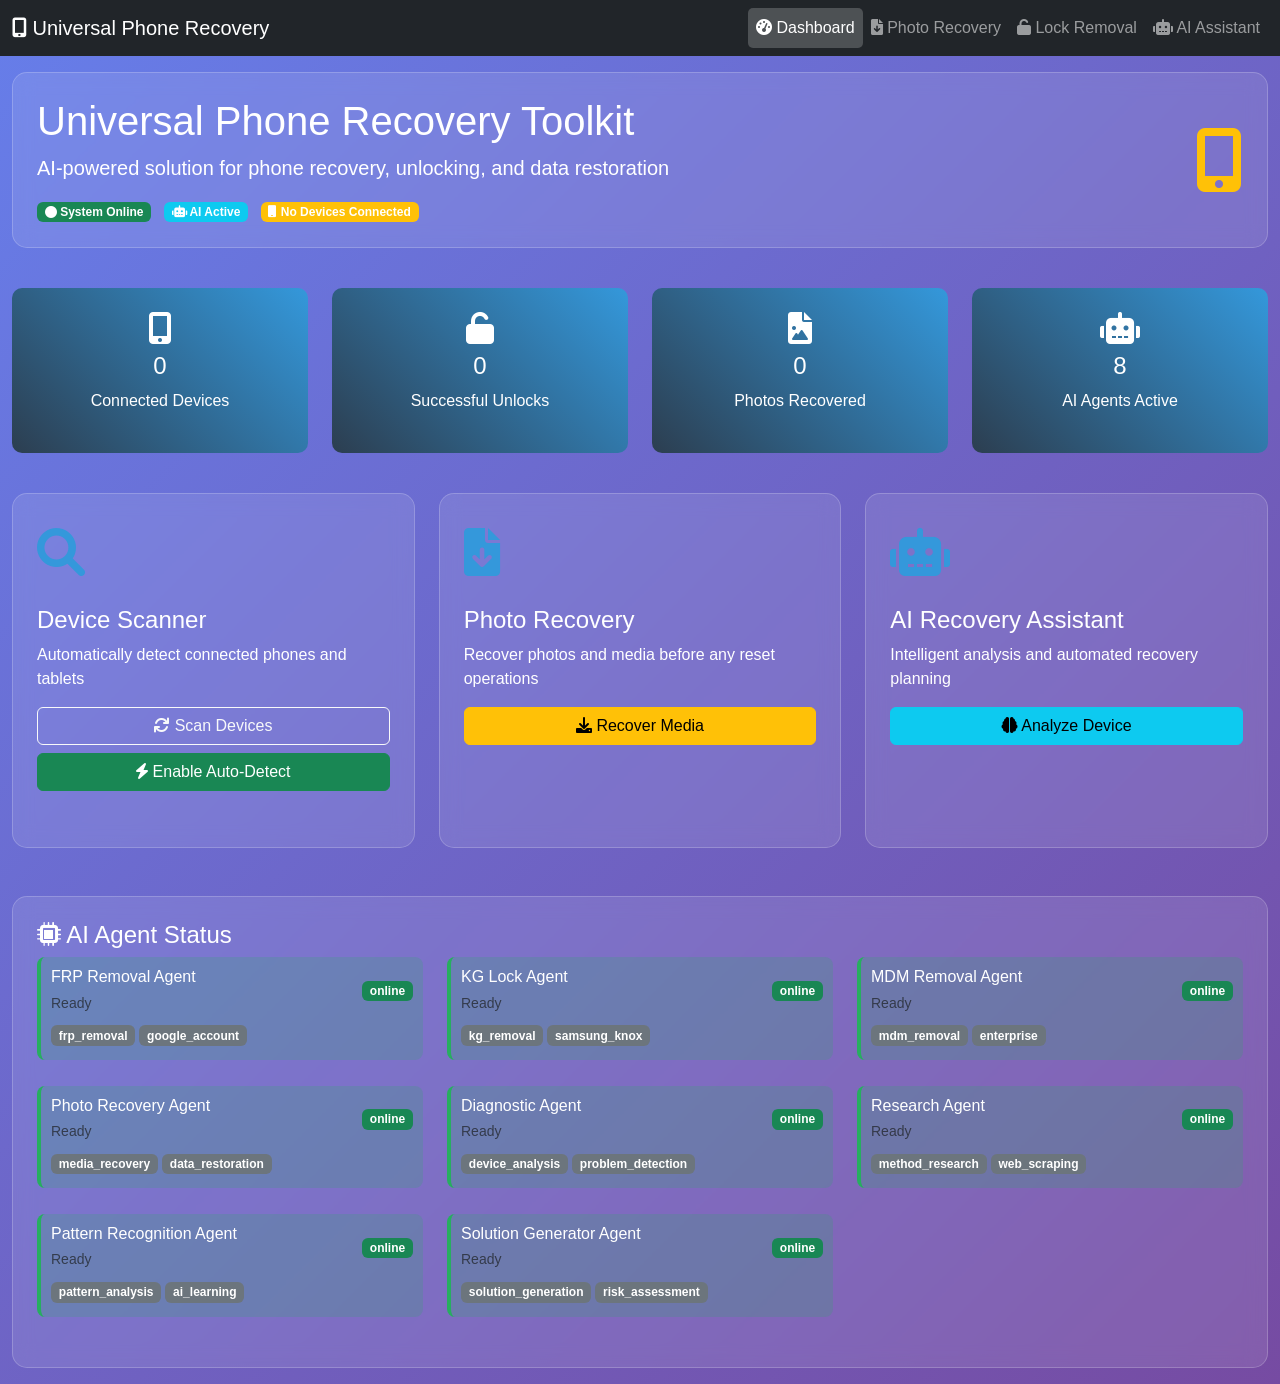
==== commit 7ecc1c00: "Create index.html" ====
--- a/index.html
+++ b/index.html
@@ -96,7 +96,11 @@
             background: rgba(255, 255, 255, 0.2) !important;
             border-radius: 5px;
         }
-        
+
+        .toast-container {
+            z-index: 9999;
+        }
+
         /* Mobile Responsive */
         @media (max-width: 768px) {
             .glass-card {
@@ -112,8 +116,31 @@
                 margin-bottom: 0.5rem;
             }
             
-            .container {
+            .container-fluid {
                 padding: 0 10px;
+            }
+
+            .display-6 {
+                font-size: 1.5rem;
+            }
+
+            .lead {
+                font-size: 1rem;
+            }
+        }
+
+        @media (max-width: 576px) {
+            .navbar-brand {
+                font-size: 1rem;
+            }
+
+            .stats-card h4 {
+                font-size: 1.2rem;
+            }
+
+            .btn {
+                font-size: 0.9rem;
+                padding: 8px 12px;
             }
         }
     </style>
@@ -121,7 +148,7 @@
 <body>
     <!-- Navigation -->
     <nav class="navbar navbar-expand-lg navbar-dark bg-dark">
-        <div class="container">
+        <div class="container-fluid">
             <a class="navbar-brand" href="#">
                 <i class="fas fa-mobile-alt"></i> Universal Phone Recovery
             </a>
@@ -546,25 +573,62 @@
             },
             
             loadAgentStatus: function() {
-                fetch('/api/ai/agent-status')
-                    .then(response => response.json())
-                    .then(agents => {
-                        this.displayAgentStatus(agents);
-                    })
-                    .catch(error => {
-                        console.error('Failed to load agent status:', error);
-                        this.displayAgentStatus(this.getDefaultAgents());
-                    });
+                // Simulate loading agent status
+                setTimeout(() => {
+                    this.displayAgentStatus(this.getDefaultAgents());
+                }, 1000);
             },
             
             getDefaultAgents: function() {
                 return {
-                    "frp_agent": { name: "FRP Removal Agent", status: "online", capabilities: ["frp_removal", "google_account"] },
-                    "kg_agent": { name: "KG Lock Agent", status: "online", capabilities: ["kg_removal", "samsung_knox"] },
-                    "mdm_agent": { name: "MDM Removal Agent", status: "online", capabilities: ["mdm_removal", "enterprise"] },
-                    "photo_agent": { name: "Photo Recovery Agent", status: "online", capabilities: ["media_recovery", "data_restoration"] },
-                    "diagnostic_agent": { name: "Diagnostic Agent", status: "online", capabilities: ["device_analysis", "problem_detection"] },
-                    "research_agent": { name: "Research Agent", status: "online", capabilities: ["method_research", "web_scraping"] }
+                    "frp_agent": { 
+                        name: "FRP Removal Agent", 
+                        status: "online", 
+                        capabilities: ["frp_removal", "google_account"],
+                        current_task: "Ready"
+                    },
+                    "kg_agent": { 
+                        name: "KG Lock Agent", 
+                        status: "online", 
+                        capabilities: ["kg_removal", "samsung_knox"],
+                        current_task: "Ready"
+                    },
+                    "mdm_agent": { 
+                        name: "MDM Removal Agent", 
+                        status: "online", 
+                        capabilities: ["mdm_removal", "enterprise"],
+                        current_task: "Ready"
+                    },
+                    "photo_agent": { 
+                        name: "Photo Recovery Agent", 
+                        status: "online", 
+                        capabilities: ["media_recovery", "data_restoration"],
+                        current_task: "Ready"
+                    },
+                    "diagnostic_agent": { 
+                        name: "Diagnostic Agent", 
+                        status: "online", 
+                        capabilities: ["device_analysis", "problem_detection"],
+                        current_task: "Ready"
+                    },
+                    "research_agent": { 
+                        name: "Research Agent", 
+                        status: "online", 
+                        capabilities: ["method_research", "web_scraping"],
+                        current_task: "Ready"
+                    },
+                    "pattern_agent": { 
+                        name: "Pattern Recognition Agent", 
+                        status: "online", 
+                        capabilities: ["pattern_analysis", "ai_learning"],
+                        current_task: "Ready"
+                    },
+                    "solution_agent": { 
+                        name: "Solution Generator Agent", 
+                        status: "online", 
+                        capabilities: ["solution_generation", "risk_assessment"],
+                        current_task: "Ready"
+                    }
                 };
             },
             
@@ -602,28 +666,36 @@
             },
             
             startWebSocket: function() {
-                // WebSocket for real-time device detection
-                const ws = new WebSocket(`ws://${window.location.host}/ws/devices`);
-                
-                ws.onopen = function() {
-                    console.log('WebSocket connected for device detection');
-                };
-                
-                ws.onmessage = function(event) {
-                    const data = JSON.parse(event.data);
-                    if (data.type === 'device_connected') {
-                        App.handleDeviceConnected(data.device);
-                    } else if (data.type === 'device_disconnected') {
-                        App.handleDeviceDisconnected(data.device);
-                    } else if (data.type === 'device_scan_result') {
-                        App.handleDeviceScan(data.devices);
+                // Simulate WebSocket connection for demo
+                console.log('WebSocket simulation started');
+                
+                // Simulate device detection after 2 seconds
+                setTimeout(() => {
+                    this.simulateDeviceDetection();
+                }, 2000);
+            },
+            
+            simulateDeviceDetection: function() {
+                // Simulate finding some devices
+                const simulatedDevices = [
+                    {
+                        id: 'device_1',
+                        model: 'Samsung SM-A245F',
+                        vendor: 'samsung',
+                        android_version: '13',
+                        status: 'connected'
+                    },
+                    {
+                        id: 'device_2', 
+                        model: 'Xiaomi Redmi Note 12',
+                        vendor: 'xiaomi',
+                        android_version: '12',
+                        status: 'connected'
                     }
-                };
-                
-                ws.onclose = function() {
-                    console.log('WebSocket disconnected. Reconnecting...');
-                    setTimeout(() => App.startWebSocket(), 3000);
-                };
+                ];
+                
+                this.handleDeviceScan(simulatedDevices);
+                this.showNotification('Devices detected automatically', 'success');
             },
             
             handleDeviceConnected: function(device) {
@@ -661,13 +733,13 @@
                 if (deviceCount > 0) {
                     deviceStatus.innerHTML = `<i class="fas fa-circle"></i> ${deviceCount} Device(s) Connected`;
                     deviceStatus.className = 'badge bg-success me-2';
-                    connectedIcon.style.display = 'block';
-                    disconnectedIcon.style.display = 'none';
+                    if (connectedIcon) connectedIcon.style.display = 'block';
+                    if (disconnectedIcon) disconnectedIcon.style.display = 'none';
                 } else {
                     deviceStatus.innerHTML = `<i class="fas fa-circle"></i> No Devices Connected`;
                     deviceStatus.className = 'badge bg-warning me-2';
-                    connectedIcon.style.display = 'none';
-                    disconnectedIcon.style.display = 'block';
+                    if (connectedIcon) connectedIcon.style.display = 'none';
+                    if (disconnectedIcon) disconnectedIcon.style.display = 'block';
                 }
                 
                 // Update device list
@@ -676,6 +748,8 @@
             
             updateDeviceList: function() {
                 const deviceList = document.getElementById('deviceList');
+                if (!deviceList) return;
+                
                 if (this.connectedDevices.length === 0) {
                     deviceList.innerHTML = '<p class="text-muted mb-0">No devices connected</p>';
                     return;
@@ -714,7 +788,7 @@
                 
                 document.getElementById('successfulUnlocks').textContent = stats.successfulUnlocks;
                 document.getElementById('photosRecovered').textContent = stats.photosRecovered;
-                document.getElementById('aiAgents').textContent = '6';
+                document.getElementById('aiAgents').textContent = '8';
             },
             
             showNotification: function(message, type = 'info') {
